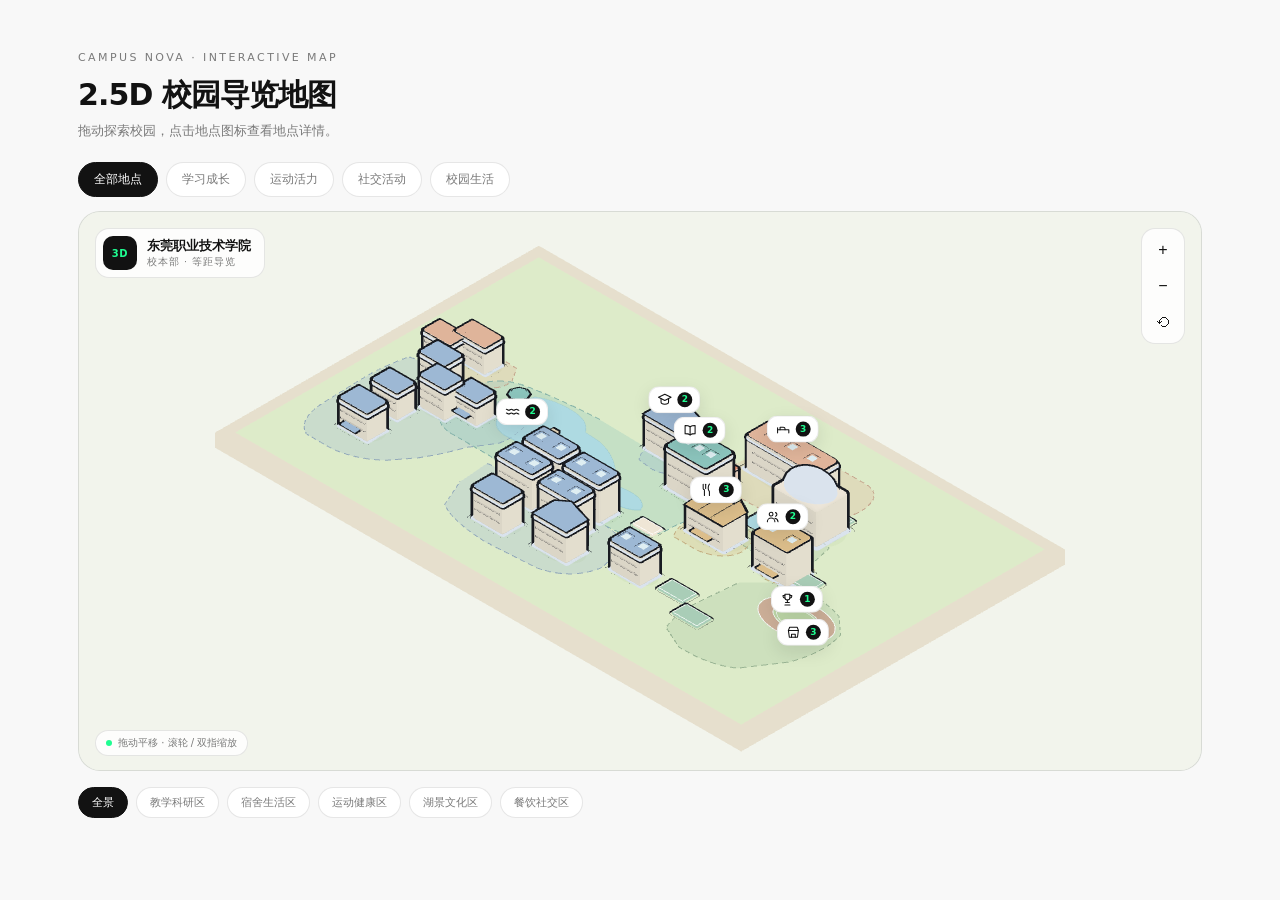
==== map3d.html @ b13cc6be "feat: 初始化星图校园并完善核心交互 整合校园地图、社团与论坛原型，修复地点导航、积分重复获取及弹窗焦点问题，并减少首屏无效图片加载。" ====
<!doctype html>
<html lang="zh-CN">
<head>
<meta charset="utf-8">
<meta name="viewport" content="width=device-width, initial-scale=1">
<title>2.5D 校园导览地图 · 星图校园</title>
<link rel="icon" type="image/svg+xml" href="assets/logo-mark.svg?v=2">
<style>
  :root {
    --bg: #F8F8F8;
    --ink: #121212;
    --sub: #7A7A7A;
    --line: rgba(18, 18, 18, .1);
    --accent: #1FFD91;
  }
  * { box-sizing: border-box; }
  html, body { margin: 0; background: var(--bg); color: var(--ink); font-family: "PingFang SC", "Microsoft YaHei", system-ui, sans-serif; }
  .page { max-width: 1180px; margin: 0 auto; padding: 40px 28px 56px; }
  .eyebrow { color: var(--sub); font-size: 11px; letter-spacing: 2.4px; text-transform: uppercase; }
  h1 { margin: 10px 0 6px; font-size: 30px; letter-spacing: -.03em; }
  .lead { margin: 0 0 22px; color: var(--sub); font-size: 13px; }

  /* 顶部分类导航 */
  .cats { display: flex; gap: 8px; flex-wrap: wrap; margin: 0 0 14px; }
  .cats button { padding: 8px 15px; border: 1px solid var(--line); border-radius: 999px; background: #fff; color: var(--sub); font-size: 12px; font-family: inherit; cursor: pointer; transition: background .16s ease, color .16s ease, border-color .16s ease; }
  .cats button:hover { color: var(--ink); }
  .cats button.active { background: var(--ink); color: #fff; border-color: var(--ink); }

  .map-shell { position: relative; overflow: hidden; border-radius: 22px; background: #EFF3EC; border: 1px solid var(--line); }
  .map-stage { position: relative; width: 100%; height: min(62vh, 560px); touch-action: none; cursor: grab; }
  .map-stage.is-dragging { cursor: grabbing; }
  .map3d-canvas { display: block; width: 100%; height: 100%; }

  .badge { position: absolute; left: 16px; top: 16px; z-index: 3; display: flex; align-items: center; gap: 10px; padding: 7px 13px 7px 7px; border-radius: 14px; background: rgba(255,255,255,.82); border: 1px solid var(--line); }
  .badge span { display: grid; place-items: center; width: 34px; height: 34px; border-radius: 10px; background: var(--ink); color: var(--accent); font-size: 10px; font-weight: 800; letter-spacing: .5px; }
  .badge strong { display: block; font-size: 12.5px; }
  .badge small { display: block; margin-top: 1px; color: var(--sub); font-size: 9.5px; letter-spacing: 1px; }

  .zoom { position: absolute; right: 16px; top: 16px; z-index: 3; display: grid; gap: 4px; padding: 5px; border-radius: 14px; background: rgba(255,255,255,.82); border: 1px solid var(--line); }
  .zoom button { display: grid; place-items: center; width: 32px; height: 32px; padding: 0; border: 0; border-radius: 9px; background: transparent; color: var(--ink); cursor: pointer; font-size: 16px; line-height: 1; transition: background .16s ease; }
  .zoom button:hover { background: #F0F0F0; }

  .hint { position: absolute; left: 16px; bottom: 14px; z-index: 3; display: flex; align-items: center; gap: 6px; padding: 5px 10px; border-radius: 999px; background: rgba(255,255,255,.82); border: 1px solid var(--line); color: var(--sub); font-size: 10px; }
  .hint i { width: 6px; height: 6px; border-radius: 50%; background: var(--accent); }

  /* 悬浮图标层：DOM 覆盖在 canvas 上，坐标由 3D 投影反算 */
  .map3d-labels { position: absolute; inset: 0; z-index: 2; pointer-events: none; }
  .map3d-label { position: absolute; left: 0; top: 0; display: flex; align-items: center; gap: 5px; padding: 5px 7px 5px 8px; border: 1px solid rgba(18,18,18,.08); border-radius: 11px; background: #fff; color: var(--ink); font-family: inherit; cursor: pointer; pointer-events: auto; box-shadow: 0 6px 18px rgba(18,18,18,.1); transition: background .16s ease, opacity .16s ease; will-change: transform; }
  .map3d-label:hover { background: var(--accent); }
  .map3d-label.is-out { opacity: 0; pointer-events: none; }
  .map3d-label.is-muted { opacity: 0; pointer-events: none; }
  .map3d-label__icon { display: block; width: 15px; height: 15px; }
  .map3d-label__icon svg { display: block; width: 15px; height: 15px; }
  .map3d-label__badge { display: grid; place-items: center; min-width: 15px; height: 15px; padding: 0 3px; border-radius: 999px; background: var(--ink); color: var(--accent); font-size: 9px; font-weight: 700; line-height: 1; }

  .legend { display: flex; gap: 8px; flex-wrap: wrap; margin-top: 16px; }
  .legend button { padding: 7px 13px; border: 1px solid var(--line); border-radius: 999px; background: #fff; color: var(--sub); font-size: 11px; font-family: inherit; cursor: pointer; transition: background .16s ease, color .16s ease, border-color .16s ease; }
  .legend button:hover { color: var(--ink); }
  .legend button.active { background: var(--ink); color: #fff; border-color: var(--ink); }

  /* WebGL 不可用时的降级画面 */
  .map3d-fallback { position: absolute; inset: 0; display: flex; flex-direction: column; align-items: center; justify-content: center; gap: 14px; padding: 20px; text-align: center; }
  .map3d-fallback img { max-width: 82%; max-height: 60%; border-radius: 14px; border: 1px solid var(--line); }
  .map3d-fallback__copy strong { font-size: 13px; }
  .map3d-fallback__copy p { margin: 4px 0 0; color: var(--sub); font-size: 11.5px; }

  @media (max-width: 720px) {
    .page { padding: 24px 16px 40px; }
    h1 { font-size: 22px; }
    .map-stage { height: min(58vh, 440px); }
    .cats, .legend { flex-wrap: nowrap; overflow-x: auto; scrollbar-width: none; }
    .cats button, .legend button { flex: 0 0 auto; }
    .badge { padding: 5px 10px 5px 5px; }
    .badge small { display: none; }
    .map3d-label { padding: 4px 5px; gap: 4px; border-radius: 9px; -webkit-tap-highlight-color: transparent; }
    .map3d-label__icon, .map3d-label__icon svg { width: 13px; height: 13px; }
    .map3d-label__badge { min-width: 13px; height: 13px; font-size: 8px; }
    .zoom { top: auto; bottom: 12px; right: 12px; grid-auto-flow: column; }
    .hint { max-width: 52%; }
  }
</style>
<script type="importmap">
{ "imports": { "three": "./vendor/three/three.module.js" } }
</script>
</head>
<body>
<div class="page">
  <p class="eyebrow">Campus Nova · Interactive Map</p>
  <h1>2.5D 校园导览地图</h1>
  <p class="lead">拖动探索校园，点击地点图标查看地点详情。</p>

  <nav class="cats" id="cats" aria-label="地点分类"></nav>

  <div class="map-shell">
    <div class="map-stage" id="stage">
      <div class="badge"><span>3D</span><div><strong>东莞职业技术学院</strong><small>校本部 · 等距导览</small></div></div>
      <div class="zoom">
        <button type="button" id="zoom-in" aria-label="放大">+</button>
        <button type="button" id="zoom-out" aria-label="缩小">−</button>
        <button type="button" id="zoom-reset" aria-label="重置视角">⟲</button>
      </div>
      <div class="hint"><i></i>拖动平移 · 滚轮 / 双指缩放</div>
    </div>
  </div>

  <div class="legend" id="legend"></div>
</div>

<script type="module">
  import { mountCampusMap } from "./js/map3d/index.js";

  const data = await fetch("./data/campus-map.json").then(response => response.json());
  const stage = document.getElementById("stage");
  const map = mountCampusMap(stage, { data });

  /* 无 WebGL：只保留平面示意图，去掉所有 3D 操作控件 */
  if (!map) {
    document.querySelector(".zoom").remove();
    document.querySelector(".hint").remove();
  } else {
    document.getElementById("zoom-in").addEventListener("click", map.zoomIn);
    document.getElementById("zoom-out").addEventListener("click", map.zoomOut);
    document.getElementById("zoom-reset").addEventListener("click", map.resetView);

    const legend = document.getElementById("legend");
    legend.innerHTML = [
      `<button type="button" data-id="" class="active">全景</button>`,
      ...data.zones.map(zone => `<button type="button" data-id="${zone.id}">${zone.name}</button>`)
    ].join("");

    const cats = document.getElementById("cats");
    cats.innerHTML = data.categories.map((category, index) => (
      `<button type="button" data-id="${category.id}"${index === 0 ? ` class="active"` : ""}>${category.label}</button>`
    )).join("");

    const activate = (container, target) => {
      container.querySelectorAll("button").forEach(button => {
        button.classList.toggle("active", button === target);
      });
    };

    cats.addEventListener("click", event => {
      const button = event.target.closest("button");
      if (!button) return;
      activate(cats, button);
      map.setCategory(button.dataset.id);
    });

    legend.addEventListener("click", event => {
      const button = event.target.closest("button");
      if (!button) return;
      activate(legend, button);
      map.setZone(button.dataset.id || null);
    });
  }
</script>
</body>
</html>
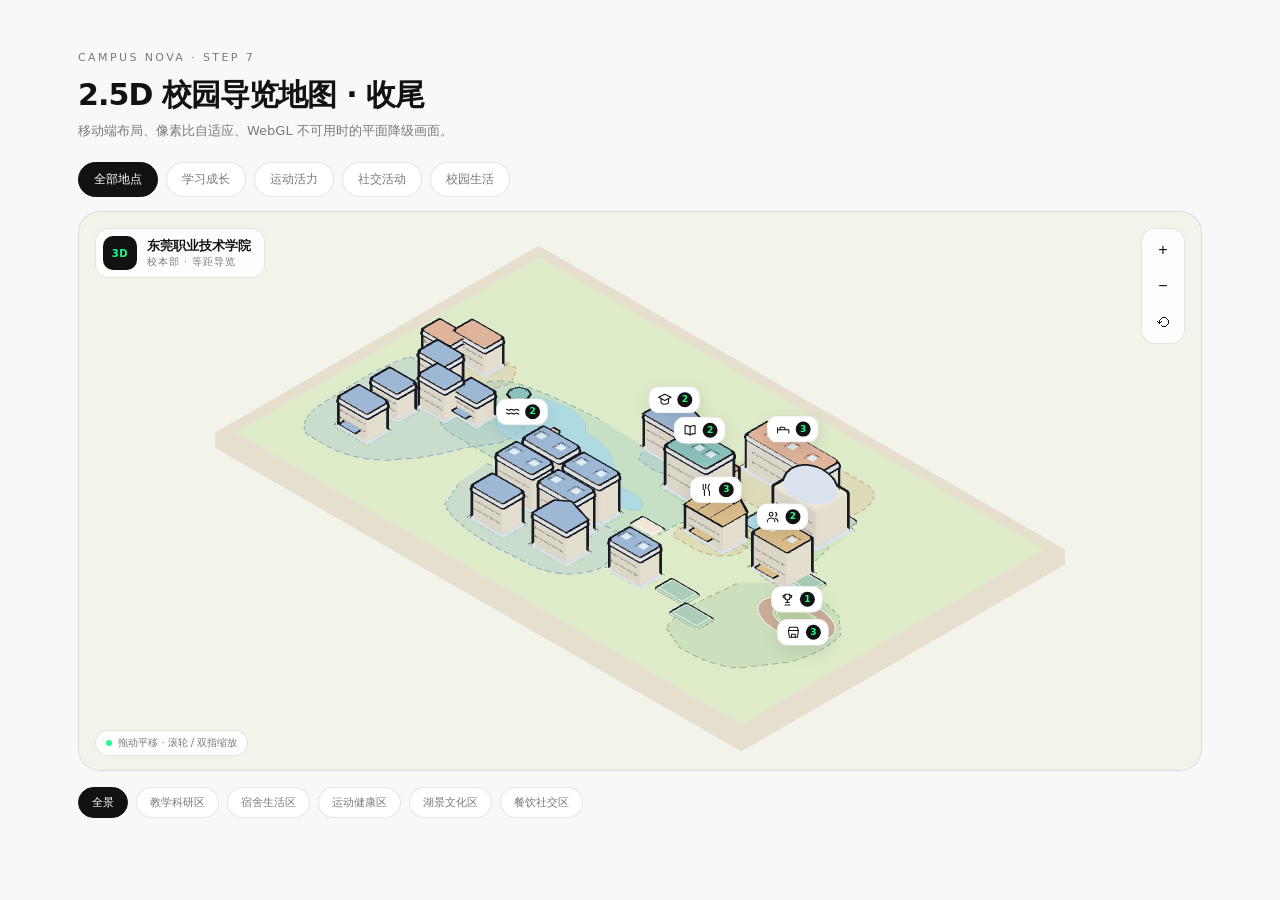
==== commit 9c371ff4: "feat: 新增 AI 校园助手和飞书反馈" ====
--- a/map3d.html
+++ b/map3d.html
@@ -3,7 +3,7 @@
 <head>
 <meta charset="utf-8">
 <meta name="viewport" content="width=device-width, initial-scale=1">
-<title>2.5D 校园导览地图 · 星图校园</title>
+<title>2.5D 校园导览地图 · 收尾</title>
 <link rel="icon" type="image/svg+xml" href="assets/logo-mark.svg?v=2">
 <style>
   :root {
@@ -85,9 +85,9 @@
 </head>
 <body>
 <div class="page">
-  <p class="eyebrow">Campus Nova · Interactive Map</p>
-  <h1>2.5D 校园导览地图</h1>
-  <p class="lead">拖动探索校园，点击地点图标查看地点详情。</p>
+  <p class="eyebrow">Campus Nova · Step 7</p>
+  <h1>2.5D 校园导览地图 · 收尾</h1>
+  <p class="lead">移动端布局、像素比自适应、WebGL 不可用时的平面降级画面。</p>
 
   <nav class="cats" id="cats" aria-label="地点分类"></nav>
 
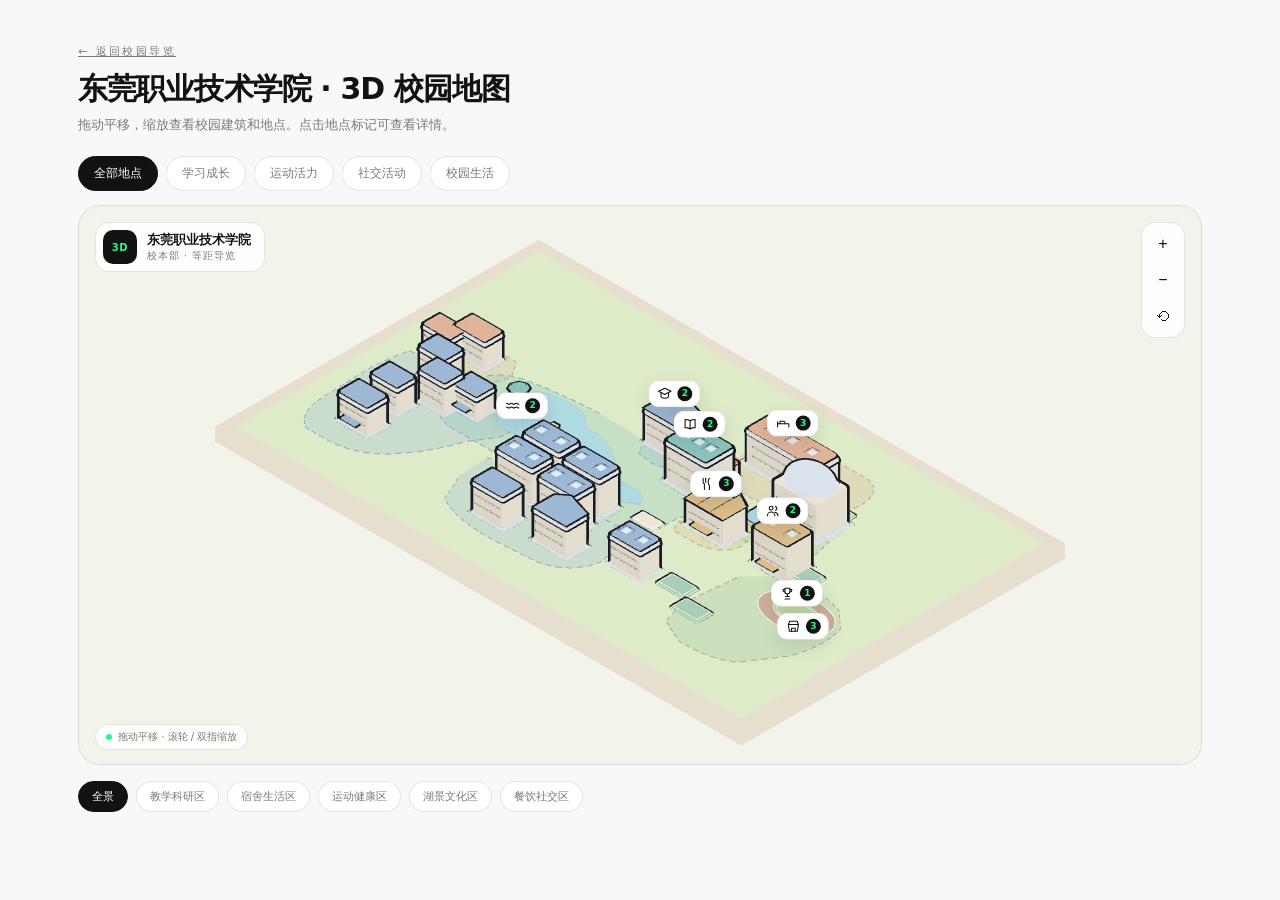
==== commit 84d9da7f: "Offer a self-hosted campus guide without an embedded player" ====
--- a/map3d.html
+++ b/map3d.html
@@ -3,7 +3,7 @@
 <head>
 <meta charset="utf-8">
 <meta name="viewport" content="width=device-width, initial-scale=1">
-<title>2.5D 校园导览地图 · 收尾</title>
+<title>3D 校园地图 · 星图校园</title>
 <link rel="icon" type="image/svg+xml" href="assets/logo-mark.svg?v=2">
 <style>
   :root {
@@ -85,9 +85,9 @@
 </head>
 <body>
 <div class="page">
-  <p class="eyebrow">Campus Nova · Step 7</p>
-  <h1>2.5D 校园导览地图 · 收尾</h1>
-  <p class="lead">移动端布局、像素比自适应、WebGL 不可用时的平面降级画面。</p>
+  <a class="eyebrow" href="panorama.html">← 返回校园导览</a>
+  <h1>东莞职业技术学院 · 3D 校园地图</h1>
+  <p class="lead">拖动平移，缩放查看校园建筑和地点。点击地点标记可查看详情。</p>
 
   <nav class="cats" id="cats" aria-label="地点分类"></nav>
 
@@ -113,11 +113,7 @@
   const stage = document.getElementById("stage");
   const map = mountCampusMap(stage, { data });
 
-  /* 无 WebGL：只保留平面示意图，去掉所有 3D 操作控件 */
-  if (!map) {
-    document.querySelector(".zoom").remove();
-    document.querySelector(".hint").remove();
-  } else {
+  if (map) {
     document.getElementById("zoom-in").addEventListener("click", map.zoomIn);
     document.getElementById("zoom-out").addEventListener("click", map.zoomOut);
     document.getElementById("zoom-reset").addEventListener("click", map.resetView);
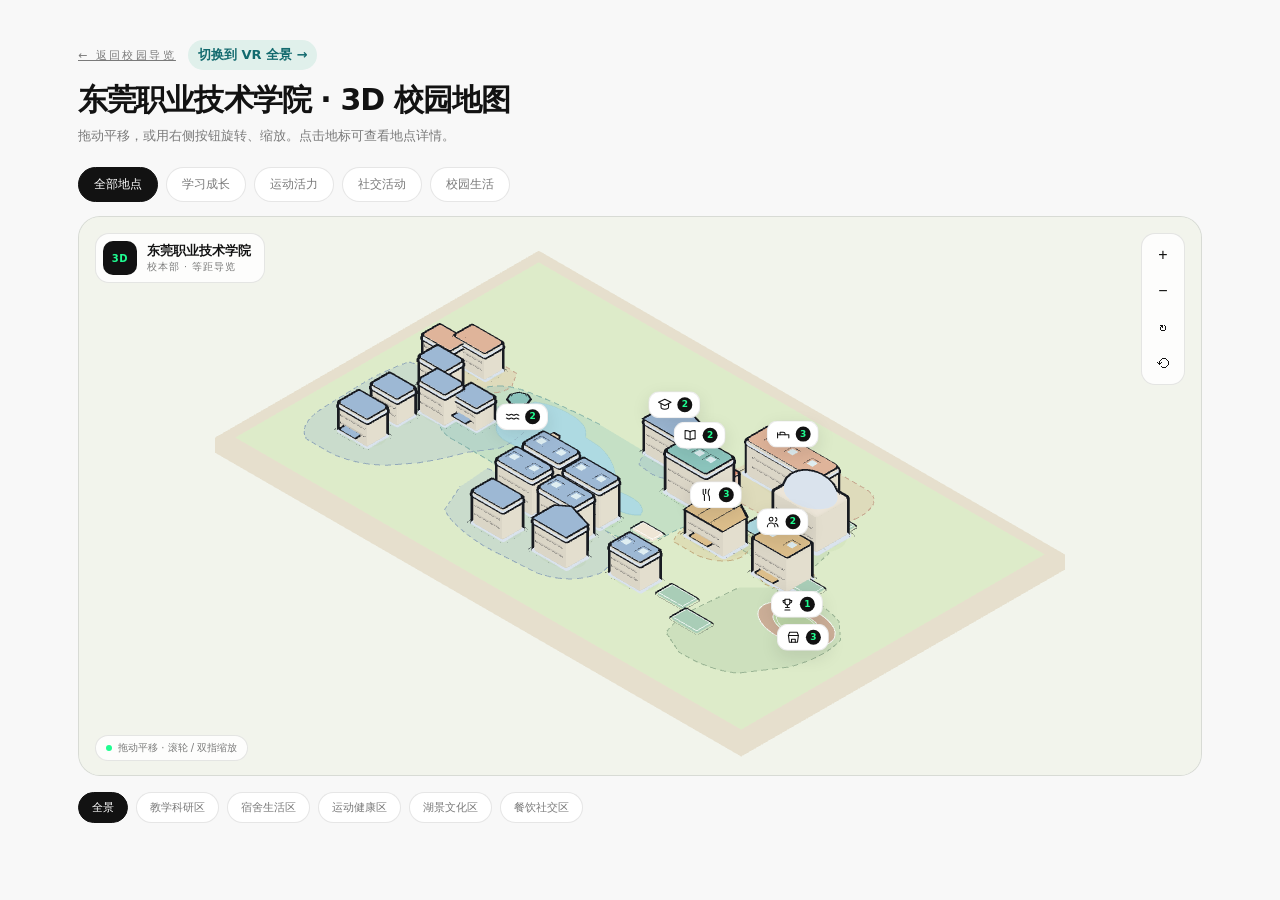
==== commit 634113dc: "Integrate interactive campus sandbox and optional 360 tour" ====
--- a/map3d.html
+++ b/map3d.html
@@ -17,6 +17,8 @@
   html, body { margin: 0; background: var(--bg); color: var(--ink); font-family: "PingFang SC", "Microsoft YaHei", system-ui, sans-serif; }
   .page { max-width: 1180px; margin: 0 auto; padding: 40px 28px 56px; }
   .eyebrow { color: var(--sub); font-size: 11px; letter-spacing: 2.4px; text-transform: uppercase; }
+  .map-links { display: flex; flex-wrap: wrap; align-items: center; gap: 12px; }
+  .tour-link { padding: 6px 10px; border-radius: 999px; background: #E0F0EB; color: #126A6E; font-size: 13px; font-weight: 700; text-decoration: none; }
   h1 { margin: 10px 0 6px; font-size: 30px; letter-spacing: -.03em; }
   .lead { margin: 0 0 22px; color: var(--sub); font-size: 13px; }
 
@@ -85,9 +87,12 @@
 </head>
 <body>
 <div class="page">
-  <a class="eyebrow" href="panorama.html">← 返回校园导览</a>
+  <nav class="map-links" aria-label="校园导览">
+    <a class="eyebrow" href="panorama.html">← 返回校园导览</a>
+    <a class="tour-link" href="panorama.html#vr-tour">切换到 VR 全景 →</a>
+  </nav>
   <h1>东莞职业技术学院 · 3D 校园地图</h1>
-  <p class="lead">拖动平移，缩放查看校园建筑和地点。点击地点标记可查看详情。</p>
+  <p class="lead">拖动平移，或用右侧按钮旋转、缩放。点击地标可查看地点详情。</p>
 
   <nav class="cats" id="cats" aria-label="地点分类"></nav>
 
@@ -97,6 +102,7 @@
       <div class="zoom">
         <button type="button" id="zoom-in" aria-label="放大">+</button>
         <button type="button" id="zoom-out" aria-label="缩小">−</button>
+        <button type="button" id="rotate-view" aria-label="旋转视角" title="旋转 45°">↻</button>
         <button type="button" id="zoom-reset" aria-label="重置视角">⟲</button>
       </div>
       <div class="hint"><i></i>拖动平移 · 滚轮 / 双指缩放</div>
@@ -116,6 +122,7 @@
   if (map) {
     document.getElementById("zoom-in").addEventListener("click", map.zoomIn);
     document.getElementById("zoom-out").addEventListener("click", map.zoomOut);
+    document.getElementById("rotate-view").addEventListener("click", map.rotateView);
     document.getElementById("zoom-reset").addEventListener("click", map.resetView);
 
     const legend = document.getElementById("legend");
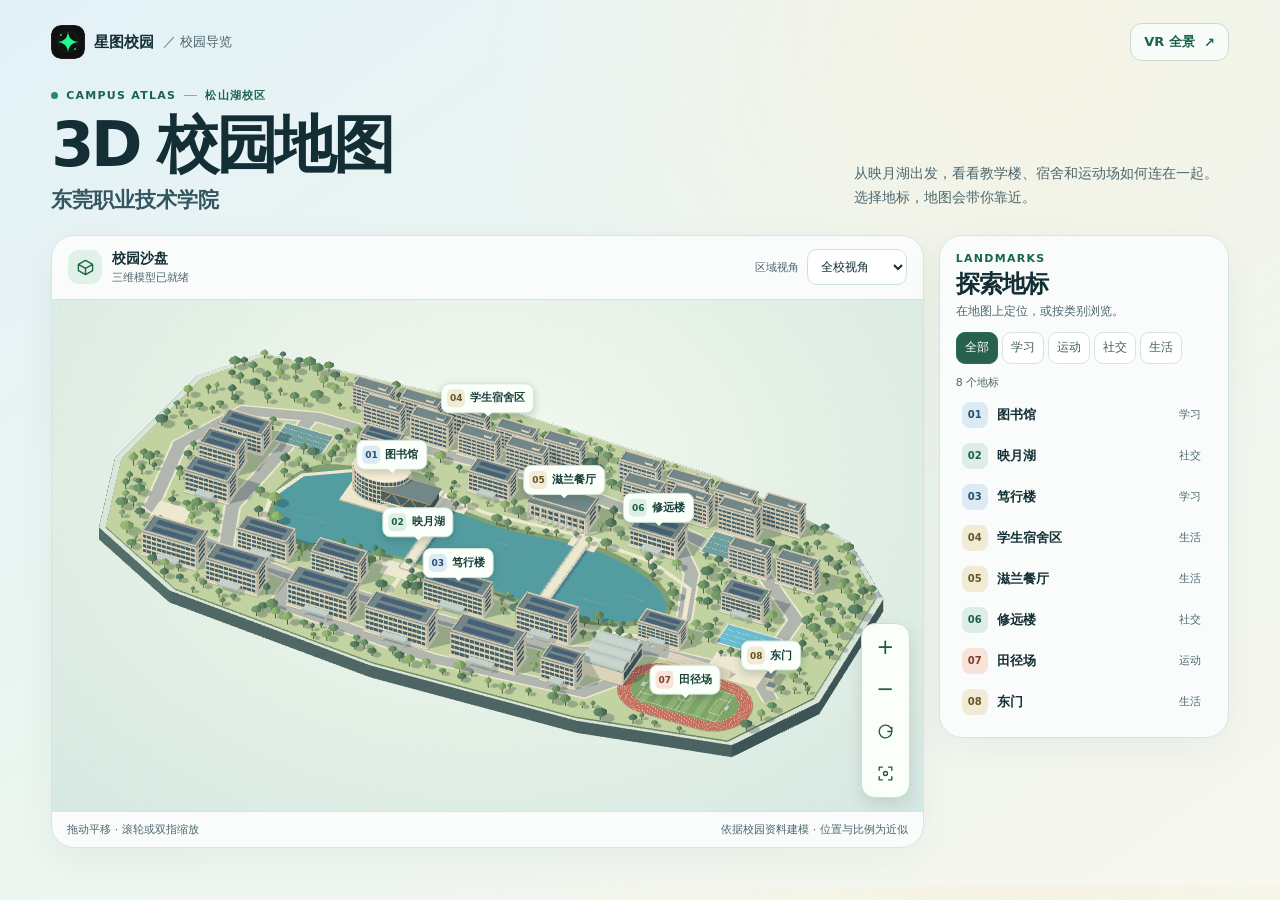
==== commit dbf183e4: "Rebuild the campus atlas with a Blender model" ====
--- a/map3d.html
+++ b/map3d.html
@@ -1,161 +1,69 @@
 <!doctype html>
 <html lang="zh-CN">
 <head>
-<meta charset="utf-8">
-<meta name="viewport" content="width=device-width, initial-scale=1">
-<title>3D 校园地图 · 星图校园</title>
-<link rel="icon" type="image/svg+xml" href="assets/logo-mark.svg?v=2">
-<style>
-  :root {
-    --bg: #F8F8F8;
-    --ink: #121212;
-    --sub: #7A7A7A;
-    --line: rgba(18, 18, 18, .1);
-    --accent: #1FFD91;
-  }
-  * { box-sizing: border-box; }
-  html, body { margin: 0; background: var(--bg); color: var(--ink); font-family: "PingFang SC", "Microsoft YaHei", system-ui, sans-serif; }
-  .page { max-width: 1180px; margin: 0 auto; padding: 40px 28px 56px; }
-  .eyebrow { color: var(--sub); font-size: 11px; letter-spacing: 2.4px; text-transform: uppercase; }
-  .map-links { display: flex; flex-wrap: wrap; align-items: center; gap: 12px; }
-  .tour-link { padding: 6px 10px; border-radius: 999px; background: #E0F0EB; color: #126A6E; font-size: 13px; font-weight: 700; text-decoration: none; }
-  h1 { margin: 10px 0 6px; font-size: 30px; letter-spacing: -.03em; }
-  .lead { margin: 0 0 22px; color: var(--sub); font-size: 13px; }
-
-  /* 顶部分类导航 */
-  .cats { display: flex; gap: 8px; flex-wrap: wrap; margin: 0 0 14px; }
-  .cats button { padding: 8px 15px; border: 1px solid var(--line); border-radius: 999px; background: #fff; color: var(--sub); font-size: 12px; font-family: inherit; cursor: pointer; transition: background .16s ease, color .16s ease, border-color .16s ease; }
-  .cats button:hover { color: var(--ink); }
-  .cats button.active { background: var(--ink); color: #fff; border-color: var(--ink); }
-
-  .map-shell { position: relative; overflow: hidden; border-radius: 22px; background: #EFF3EC; border: 1px solid var(--line); }
-  .map-stage { position: relative; width: 100%; height: min(62vh, 560px); touch-action: none; cursor: grab; }
-  .map-stage.is-dragging { cursor: grabbing; }
-  .map3d-canvas { display: block; width: 100%; height: 100%; }
-
-  .badge { position: absolute; left: 16px; top: 16px; z-index: 3; display: flex; align-items: center; gap: 10px; padding: 7px 13px 7px 7px; border-radius: 14px; background: rgba(255,255,255,.82); border: 1px solid var(--line); }
-  .badge span { display: grid; place-items: center; width: 34px; height: 34px; border-radius: 10px; background: var(--ink); color: var(--accent); font-size: 10px; font-weight: 800; letter-spacing: .5px; }
-  .badge strong { display: block; font-size: 12.5px; }
-  .badge small { display: block; margin-top: 1px; color: var(--sub); font-size: 9.5px; letter-spacing: 1px; }
-
-  .zoom { position: absolute; right: 16px; top: 16px; z-index: 3; display: grid; gap: 4px; padding: 5px; border-radius: 14px; background: rgba(255,255,255,.82); border: 1px solid var(--line); }
-  .zoom button { display: grid; place-items: center; width: 32px; height: 32px; padding: 0; border: 0; border-radius: 9px; background: transparent; color: var(--ink); cursor: pointer; font-size: 16px; line-height: 1; transition: background .16s ease; }
-  .zoom button:hover { background: #F0F0F0; }
-
-  .hint { position: absolute; left: 16px; bottom: 14px; z-index: 3; display: flex; align-items: center; gap: 6px; padding: 5px 10px; border-radius: 999px; background: rgba(255,255,255,.82); border: 1px solid var(--line); color: var(--sub); font-size: 10px; }
-  .hint i { width: 6px; height: 6px; border-radius: 50%; background: var(--accent); }
-
-  /* 悬浮图标层：DOM 覆盖在 canvas 上，坐标由 3D 投影反算 */
-  .map3d-labels { position: absolute; inset: 0; z-index: 2; pointer-events: none; }
-  .map3d-label { position: absolute; left: 0; top: 0; display: flex; align-items: center; gap: 5px; padding: 5px 7px 5px 8px; border: 1px solid rgba(18,18,18,.08); border-radius: 11px; background: #fff; color: var(--ink); font-family: inherit; cursor: pointer; pointer-events: auto; box-shadow: 0 6px 18px rgba(18,18,18,.1); transition: background .16s ease, opacity .16s ease; will-change: transform; }
-  .map3d-label:hover { background: var(--accent); }
-  .map3d-label.is-out { opacity: 0; pointer-events: none; }
-  .map3d-label.is-muted { opacity: 0; pointer-events: none; }
-  .map3d-label__icon { display: block; width: 15px; height: 15px; }
-  .map3d-label__icon svg { display: block; width: 15px; height: 15px; }
-  .map3d-label__badge { display: grid; place-items: center; min-width: 15px; height: 15px; padding: 0 3px; border-radius: 999px; background: var(--ink); color: var(--accent); font-size: 9px; font-weight: 700; line-height: 1; }
-
-  .legend { display: flex; gap: 8px; flex-wrap: wrap; margin-top: 16px; }
-  .legend button { padding: 7px 13px; border: 1px solid var(--line); border-radius: 999px; background: #fff; color: var(--sub); font-size: 11px; font-family: inherit; cursor: pointer; transition: background .16s ease, color .16s ease, border-color .16s ease; }
-  .legend button:hover { color: var(--ink); }
-  .legend button.active { background: var(--ink); color: #fff; border-color: var(--ink); }
-
-  /* WebGL 不可用时的降级画面 */
-  .map3d-fallback { position: absolute; inset: 0; display: flex; flex-direction: column; align-items: center; justify-content: center; gap: 14px; padding: 20px; text-align: center; }
-  .map3d-fallback img { max-width: 82%; max-height: 60%; border-radius: 14px; border: 1px solid var(--line); }
-  .map3d-fallback__copy strong { font-size: 13px; }
-  .map3d-fallback__copy p { margin: 4px 0 0; color: var(--sub); font-size: 11.5px; }
-
-  @media (max-width: 720px) {
-    .page { padding: 24px 16px 40px; }
-    h1 { font-size: 22px; }
-    .map-stage { height: min(58vh, 440px); }
-    .cats, .legend { flex-wrap: nowrap; overflow-x: auto; scrollbar-width: none; }
-    .cats button, .legend button { flex: 0 0 auto; }
-    .badge { padding: 5px 10px 5px 5px; }
-    .badge small { display: none; }
-    .map3d-label { padding: 4px 5px; gap: 4px; border-radius: 9px; -webkit-tap-highlight-color: transparent; }
-    .map3d-label__icon, .map3d-label__icon svg { width: 13px; height: 13px; }
-    .map3d-label__badge { min-width: 13px; height: 13px; font-size: 8px; }
-    .zoom { top: auto; bottom: 12px; right: 12px; grid-auto-flow: column; }
-    .hint { max-width: 52%; }
-  }
-</style>
-<script type="importmap">
-{ "imports": { "three": "./vendor/three/three.module.js" } }
-</script>
+  <meta charset="utf-8">
+  <meta name="viewport" content="width=device-width, initial-scale=1">
+  <meta name="theme-color" content="#eef6f2">
+  <title>3D 校园地图 · 星图校园</title>
+  <link rel="icon" type="image/svg+xml" href="assets/logo-mark.svg?v=2">
+  <link rel="stylesheet" href="css/map3d.css?v=1">
+  <script type="importmap">
+    { "imports": { "three": "./vendor/three/three.module.js" } }
+  </script>
+  <script type="module" src="js/map3d/page.js?v=1"></script>
 </head>
 <body>
-<div class="page">
-  <nav class="map-links" aria-label="校园导览">
-    <a class="eyebrow" href="panorama.html">← 返回校园导览</a>
-    <a class="tour-link" href="panorama.html#vr-tour">切换到 VR 全景 →</a>
-  </nav>
-  <h1>东莞职业技术学院 · 3D 校园地图</h1>
-  <p class="lead">拖动平移，或用右侧按钮旋转、缩放。点击地标可查看地点详情。</p>
+  <main class="atlas">
+    <nav class="atlas-nav" aria-label="校园导览">
+      <a class="atlas-brand" href="panorama.html"><img src="assets/logo-mark.svg?v=2" alt="" width="34" height="34"> 星图校园 <span>／ 校园导览</span></a>
+      <a class="atlas-vr" href="panorama.html#vr-tour">VR 全景 <span aria-hidden="true">↗</span></a>
+    </nav>
 
-  <nav class="cats" id="cats" aria-label="地点分类"></nav>
+    <header class="atlas-header">
+      <div>
+        <p class="atlas-kicker"><span></span> CAMPUS ATLAS <span class="kicker-divider"></span> 松山湖校区</p>
+        <h1>3D 校园地图</h1>
+        <p class="atlas-school">东莞职业技术学院</p>
+      </div>
+      <p class="atlas-intro">从映月湖出发，看看教学楼、宿舍和运动场如何连在一起。选择地标，地图会带你靠近。</p>
+    </header>
 
-  <div class="map-shell">
-    <div class="map-stage" id="stage">
-      <div class="badge"><span>3D</span><div><strong>东莞职业技术学院</strong><small>校本部 · 等距导览</small></div></div>
-      <div class="zoom">
-        <button type="button" id="zoom-in" aria-label="放大">+</button>
-        <button type="button" id="zoom-out" aria-label="缩小">−</button>
-        <button type="button" id="rotate-view" aria-label="旋转视角" title="旋转 45°">↻</button>
-        <button type="button" id="zoom-reset" aria-label="重置视角">⟲</button>
-      </div>
-      <div class="hint"><i></i>拖动平移 · 滚轮 / 双指缩放</div>
+    <div class="atlas-workspace">
+      <section class="atlas-map" aria-label="校园三维沙盘">
+        <div class="atlas-map-bar">
+          <div class="atlas-map-title"><span class="atlas-model-icon" aria-hidden="true"><svg viewBox="0 0 24 24"><path d="m12 3 9 5v8l-9 5-9-5V8zM3 8l9 5 9-5m-9 5v8"/></svg></span><span><strong>校园沙盘</strong><small id="map-status" role="status">正在加载 3D 模型</small></span></div>
+          <label class="atlas-zone">区域视角<select id="zone" disabled><option value="">全校视角</option></select></label>
+        </div>
+
+        <div class="map-stage" id="stage">
+          <img class="atlas-preview" src="assets/campus3d/overview.webp" alt="松山湖校区三维模型预览" width="1280" height="780" draggable="false">
+          <div class="atlas-controls" id="map-controls" aria-label="地图控制" hidden>
+            <button type="button" id="zoom-in" aria-label="放大" title="放大">+</button>
+            <button type="button" id="zoom-out" aria-label="缩小" title="缩小">−</button>
+            <button type="button" id="rotate-view" aria-label="旋转视角" title="旋转 45°"><svg viewBox="0 0 24 24" aria-hidden="true"><path d="M20 7v5h-5M20 12a8 8 0 1 1-2.1-5.4L20 9"/></svg></button>
+            <button type="button" id="zoom-reset" aria-label="重置视角" title="重置视角"><svg viewBox="0 0 24 24" aria-hidden="true"><path d="M8 4H4v4m12-4h4v4M4 16v4h4m12-4v4h-4"/><circle cx="12" cy="12" r="2.5"/></svg></button>
+          </div>
+        </div>
+
+        <footer class="atlas-map-footer">
+          <span id="map-hint">拖动平移 · 滚轮或双指缩放</span>
+          <span>依据校园资料建模 · 位置与比例为近似</span>
+        </footer>
+      </section>
+
+      <aside class="atlas-guide" aria-labelledby="guide-title">
+        <div class="atlas-guide-heading">
+          <p class="atlas-kicker">LANDMARKS</p>
+          <h2 id="guide-title">探索地标</h2>
+          <p>在地图上定位，或按类别浏览。</p>
+        </div>
+        <div class="atlas-filters" id="filters" role="group" aria-label="地标类别"></div>
+        <div class="atlas-detail" id="place-detail" aria-live="polite" hidden></div>
+        <p class="atlas-list-count" id="result-count" aria-live="polite"></p>
+        <ul class="atlas-places" id="places"></ul>
+      </aside>
     </div>
-  </div>
-
-  <div class="legend" id="legend"></div>
-</div>
-
-<script type="module">
-  import { mountCampusMap } from "./js/map3d/index.js";
-
-  const data = await fetch("./data/campus-map.json").then(response => response.json());
-  const stage = document.getElementById("stage");
-  const map = mountCampusMap(stage, { data });
-
-  if (map) {
-    document.getElementById("zoom-in").addEventListener("click", map.zoomIn);
-    document.getElementById("zoom-out").addEventListener("click", map.zoomOut);
-    document.getElementById("rotate-view").addEventListener("click", map.rotateView);
-    document.getElementById("zoom-reset").addEventListener("click", map.resetView);
-
-    const legend = document.getElementById("legend");
-    legend.innerHTML = [
-      `<button type="button" data-id="" class="active">全景</button>`,
-      ...data.zones.map(zone => `<button type="button" data-id="${zone.id}">${zone.name}</button>`)
-    ].join("");
-
-    const cats = document.getElementById("cats");
-    cats.innerHTML = data.categories.map((category, index) => (
-      `<button type="button" data-id="${category.id}"${index === 0 ? ` class="active"` : ""}>${category.label}</button>`
-    )).join("");
-
-    const activate = (container, target) => {
-      container.querySelectorAll("button").forEach(button => {
-        button.classList.toggle("active", button === target);
-      });
-    };
-
-    cats.addEventListener("click", event => {
-      const button = event.target.closest("button");
-      if (!button) return;
-      activate(cats, button);
-      map.setCategory(button.dataset.id);
-    });
-
-    legend.addEventListener("click", event => {
-      const button = event.target.closest("button");
-      if (!button) return;
-      activate(legend, button);
-      map.setZone(button.dataset.id || null);
-    });
-  }
-</script>
+    <noscript><p>启用 JavaScript 后可操作三维地图和地标列表。</p></noscript>
+  </main>
 </body>
 </html>
--- a/css/map3d.css
+++ b/css/map3d.css
@@ -0,0 +1,114 @@
+:root {
+  color-scheme: light;
+  --ink: #142e36;
+  --muted: #4c666d;
+  --green: #17644f;
+  --line: #d7e5df;
+  font-family: "PingFang SC", "Microsoft YaHei", system-ui, sans-serif;
+  color: var(--ink);
+  background: radial-gradient(ellipse at 80% 5%, #f6f3e4 0%, transparent 37%),
+    linear-gradient(145deg, #e3f1f7 0%, #edf6ef 52%, #f7f7ef 100%) fixed;
+}
+
+* { box-sizing: border-box; }
+body { margin: 0; }
+button, select { font: inherit; }
+button, select, a { -webkit-tap-highlight-color: transparent; }
+button { cursor: pointer; }
+[hidden] { display: none !important; }
+:focus-visible { outline: 2px solid #146c55; outline-offset: 3px; }
+
+.atlas { max-width: 1520px; margin-inline: auto; padding: 23px clamp(16px, 4vw, 60px) 38px; }
+.atlas-nav { display: flex; justify-content: space-between; align-items: center; gap: 12px; }
+.atlas-brand, .atlas-vr { display: inline-flex; align-items: center; gap: 9px; text-decoration: none; }
+.atlas-brand { color: var(--ink); font-size: 15px; font-weight: 800; }
+.atlas-brand img { border-radius: 10px; }
+.atlas-brand span { color: var(--muted); font-size: 13px; font-weight: 500; }
+.atlas-vr { border: 1px solid #c6dcd1; border-radius: 12px; background: #f7fcf8; color: #1b614e; font-size: 13px; font-weight: 800; padding: 9px 13px; white-space: nowrap; }
+.atlas-vr:hover { background: #dff2e8; }
+
+.atlas-header { display: flex; align-items: end; justify-content: space-between; gap: 30px; margin: 27px 0 21px; }
+.atlas-kicker { display: flex; align-items: center; gap: 8px; margin: 0; color: var(--green); font-size: 11px; font-weight: 800; letter-spacing: .115em; }
+.atlas-header .atlas-kicker span:first-child { width: 7px; height: 7px; border-radius: 50%; background: #248b67; }
+.kicker-divider { width: 13px; height: 1px; background: #86aea0; }
+.atlas h1 { margin: 7px 0 2px; font-size: clamp(35px, 5vw, 62px); line-height: 1.14; letter-spacing: -.055em; }
+.atlas-school { margin: 5px 0 0; font-size: clamp(15px, 2vw, 21px); color: #345660; font-weight: 700; }
+.atlas-intro { max-width: 375px; margin: 0 0 4px; font-size: 14px; line-height: 1.7; color: var(--muted); }
+
+.atlas-workspace { display: grid; grid-template-columns: minmax(0, 1fr) 290px; align-items: start; gap: 15px; }
+.atlas-map, .atlas-guide { border: 1px solid var(--line); border-radius: 23px; background: #f9fcfa; box-shadow: 0 12px 38px #284f4a0e; }
+.atlas-map { overflow: hidden; }
+.atlas-map-bar { display: flex; justify-content: space-between; align-items: center; gap: 12px; min-height: 63px; padding: 10px 16px; }
+.atlas-map-title { display: flex; align-items: center; gap: 10px; }
+.atlas-map-title strong, .atlas-map-title small { display: block; }
+.atlas-map-title strong { font-size: 14px; }
+.atlas-map-title small { margin-top: 2px; font-size: 11px; color: var(--muted); }
+.atlas-model-icon { display: grid; place-items: center; width: 34px; height: 34px; border-radius: 11px; background: #e1f1e7; color: var(--green); }
+.atlas-model-icon svg, .atlas-controls svg { width: 19px; height: 19px; fill: none; stroke: currentColor; stroke-width: 1.7; stroke-linecap: round; stroke-linejoin: round; }
+.atlas-zone { display: flex; align-items: center; gap: 8px; color: var(--muted); font-size: 11px; }
+.atlas-zone select { color: var(--ink); min-height: 36px; border: 1px solid #cfdfd9; border-radius: 10px; background: #fff; padding: 5px 9px; font-size: 12px; }
+
+.map-stage { position: relative; height: clamp(420px, 57vh, 645px); overflow: hidden; isolation: isolate; border-block: 1px solid #d4e5df;
+  background: radial-gradient(ellipse at 49% 34%, #f5faf0 0%, #e2efe5 58%, #d6e8e3 100%); }
+.map-stage::before { content: ""; position: absolute; inset: 0; pointer-events: none; background-image: radial-gradient(#40725b34 0.65px, transparent 0.8px); background-size: 17px 17px; mask-image: radial-gradient(ellipse, transparent 36%, #000); }
+.atlas-preview { position: absolute; inset: 0; width: 100%; height: 100%; object-fit: contain; padding: 2%; pointer-events: none; }
+.map-stage.is-ready .atlas-preview { visibility: hidden; }
+.map3d-canvas { position: absolute; inset: 0; display: block; width: 100%; height: 100%; touch-action: none; cursor: grab; }
+.is-dragging .map3d-canvas { cursor: grabbing; }
+.atlas-controls { position: absolute; z-index: 3; right: 13px; bottom: 13px; display: grid; gap: 3px; padding: 4px; border: 1px solid #ccdfd5; border-radius: 14px; background: #fafff9; box-shadow: 0 6px 16px #153b3020; }
+.atlas-controls button { display: grid; place-items: center; width: 39px; height: 39px; border: 0; border-radius: 9px; background: none; color: #225647; font-size: 21px; line-height: 1; }
+.atlas-controls button:hover { background: #e1f0e7; }
+.atlas-map-footer { display: flex; flex-wrap: wrap; justify-content: space-between; gap: 6px 14px; padding: 10px 15px; color: var(--muted); font-size: 11px; }
+
+.map3d-labels { position: absolute; z-index: 2; inset: 0; pointer-events: none; }
+.map3d-label { position: absolute; left: 0; top: 0; min-height: 30px; display: flex; align-items: center; gap: 5px; padding: 4px 8px 4px 5px; border: 1px solid #d3e5da; border-radius: 8px; background: #fafffa; color: #173e37; white-space: nowrap; font-size: 11px; font-weight: 800; pointer-events: auto; box-shadow: 0 3px 9px #11372d38; }
+.map3d-label::after { content: ""; position: absolute; top: calc(100% - 3px); left: calc(50% - 3px); width: 6px; height: 6px; background: inherit; transform: rotate(45deg); }
+.map3d-label:hover, .map3d-label[aria-pressed="true"] { border-color: #226954; background: #226954; color: #fff; z-index: 2; }
+.map3d-label.is-out, .map3d-label.is-muted { visibility: hidden; pointer-events: none; }
+
+.atlas-guide { min-width: 0; padding: 16px; }
+.atlas-guide-heading h2 { margin: 3px 0; font-size: 24px; letter-spacing: -.035em; }
+.atlas-guide-heading > p:last-child { margin: 3px 0 12px; color: var(--muted); font-size: 12px; }
+.atlas-filters { display: flex; flex-wrap: wrap; gap: 4px; }
+.atlas-filters button { min-height: 32px; padding: 4px 8px; border: 1px solid #d7e4df; border-radius: 9px; background: #fff; color: #416057; font-size: 12px; }
+.atlas-filters button:hover { background: #edf7f0; }
+.atlas-filters button[aria-pressed="true"] { border-color: #2c6b56; background: #28624e; color: #fff; }
+.atlas-list-count { min-height: 1em; margin: 11px 0 6px; color: var(--muted); font-size: 11px; }
+.atlas-places { display: grid; gap: 3px; margin: 0; padding: 0; list-style: none; }
+.atlas-place { display: grid; grid-template-columns: 27px 1fr auto; align-items: center; gap: 8px; width: 100%; min-height: 38px; padding: 5px; border: 1px solid transparent; border-radius: 10px; background: transparent; color: var(--ink); text-align: start; }
+.atlas-place:hover, .atlas-place[aria-pressed="true"] { border-color: #cde2d6; background: #e9f4ed; }
+.atlas-place strong { font-size: 13px; }
+.atlas-place > span:last-child { padding-inline: 5px; color: var(--muted); font-size: 11px; }
+.place-index { display: grid; place-items: center; width: 26px; height: 26px; border-radius: 8px; font-size: 10px; font-weight: 800; background: #dceee6; color: #1f5d49; font-variant-numeric: tabular-nums; }
+[data-category="study"] .place-index { background: #dbeaf5; color: #24516c; }
+[data-category="sports"] .place-index { background: #f7e3d8; color: #7c3d29; }
+[data-category="life"] .place-index { background: #f1ebd5; color: #655627; }
+.map3d-label .place-index { width: 18px; height: 18px; border-radius: 5px; font-size: 9px; }
+
+.atlas-detail { margin-top: 10px; padding: 10px; border-radius: 10px; background: #eaf4ef; }
+.atlas-detail strong { font-size: 13px; }
+.atlas-detail p { margin: 4px 0 6px; color: #38574f; font-size: 12px; line-height: 1.55; }
+.atlas-detail a { color: #175f4c; font-size: 12px; font-weight: 800; text-underline-offset: 3px; }
+
+@media (max-width: 970px) {
+  .atlas-workspace { grid-template-columns: minmax(0, 1fr) 250px; gap: 11px; }
+  .atlas-guide { padding: 13px; }
+}
+@media (max-width: 740px) {
+  .atlas { padding-top: 15px; }
+  .atlas-header { display: block; margin: 19px 0 13px; }
+  .atlas-intro { margin-top: 7px; font-size: 12px; }
+  .atlas-workspace { grid-template-columns: 1fr; }
+  .atlas-map, .atlas-guide { border-radius: 17px; }
+  .map-stage { height: clamp(275px, 39vh, 330px); }
+  .atlas-controls { grid-auto-flow: column; right: 8px; bottom: 8px; }
+  .atlas-controls button { width: 35px; height: 35px; }
+  .map3d-label { min-width: 29px; justify-content: center; padding: 3px 4px; }
+  .map3d-label__name { display: none; }
+  .map3d-label[aria-pressed="true"] .map3d-label__name { display: block; }
+  .atlas-places { grid-template-columns: 1fr 1fr; }
+}
+@media (max-width: 375px) {
+  .atlas-zone { font-size: 0; }
+  .atlas-place > span:last-child { display: none; }
+}
